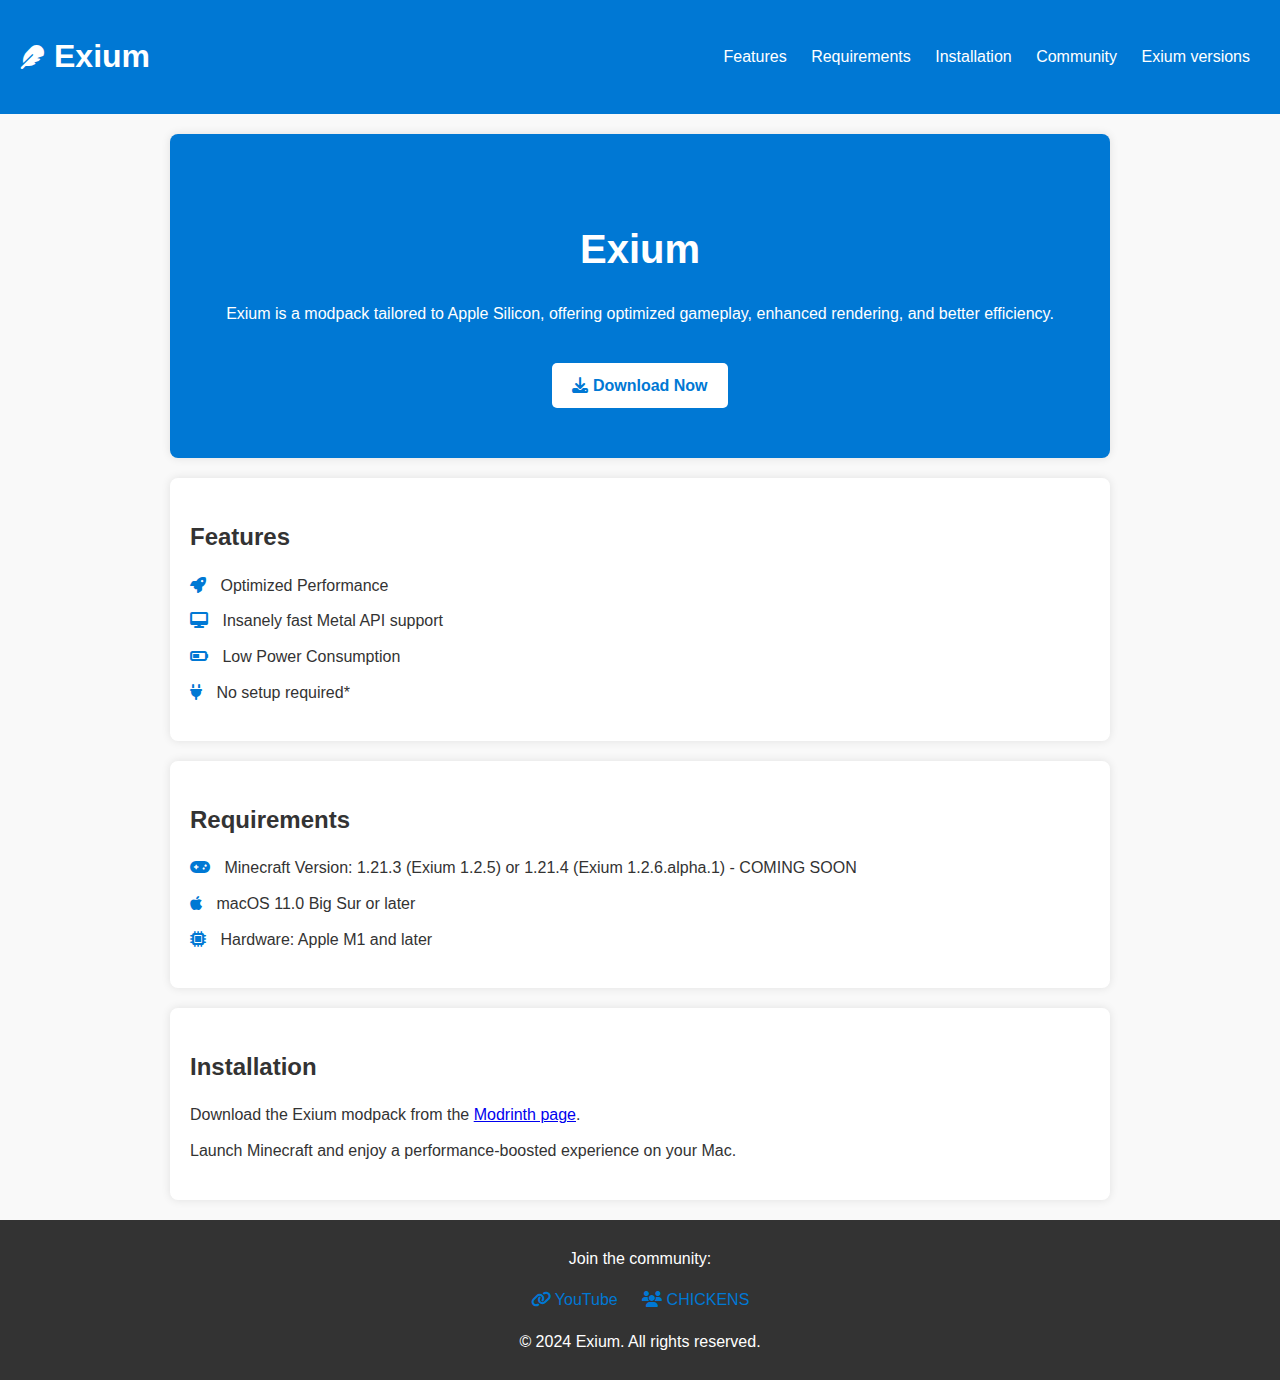
==== index.html @ bb07dbf9 "ewb150a" ====
<!DOCTYPE html>
<html lang="en">
<head>
    <meta charset="UTF-8">
    <meta name="viewport" content="width=device-width, initial-scale=1.0">
    <meta name="description" content="Exium - A Minecraft modpack designed to maximize performance on Apple Silicon Macs.">
    <link rel="stylesheet" href="style.css">
    <link rel="icon" href="assets/favicon.ico" type="image/x-icon">
    <link rel="stylesheet" href="https://cdnjs.cloudflare.com/ajax/libs/font-awesome/6.6.0/css/all.min.css">
    <title>Exium - Apple Silicon Minecraft Modpack</title>
</head>
<body>
    <header>
        <div class="logo">
            <i class="fas fa-feather"></i>
            <h1>Exium</h1>
        </div>
        <nav>
            <a href="#features">Features</a>
            <a href="#requirements">Requirements</a>
            <a href="#installation">Installation</a>
            <a href="#community">Community</a>
            <a href="versions.html">Exium versions</a>
        </nav>
    </header>

    <main>
        <section id="intro">
            <h2>Exium</h2>
            <p>Exium is a modpack tailored to Apple Silicon, offering optimized gameplay, enhanced rendering, and better efficiency.</p>
            <a href="https://modrinth.com/modpack/exium" class="btn"><i class="fas fa-download"></i> Download Now</a>
        </section>

        <section id="features">
            <h2>Features</h2>
            <ul>
                <li><i class="fas fa-rocket"></i> Optimized Performance</li>
                <li><i class="fas fa-desktop"></i> Insanely fast Metal API support</li>
                <li><i class="fas fa-battery-half"></i> Low Power Consumption</li>
                <li><i class="fas fa-plug"></i> No setup required*</li>
            </ul>
        </section>

        <section id="requirements">
            <h2>Requirements</h2>
            <ul>
                <li><i class="fas fa-gamepad"></i> Minecraft Version: 1.21.3 (Exium 1.2.5) or 1.21.4 (Exium 1.2.6.alpha.1) - COMING SOON</h6></li>
                <li><i class="fab fa-apple"></i> macOS 11.0 Big Sur or later</li>
                <li><i class="fas fa-microchip"></i> Hardware: Apple M1 and later</li>
            </ul>
        </section>

        <section id="installation">
            <h2>Installation</h2>
            <ol>
                <li>Download the Exium modpack from the <a href="https://modrinth.com/modpack/exium" target="_blank">Modrinth page</a>.</li>
                <li>Launch Minecraft and enjoy a performance-boosted experience on your Mac.</li>
            </ol>
        </section>
    </main>

    <footer id="community">
        <p>Join the community:</p>
        <a href="https://youtube.com/@zoeythechicken" target="_blank"><i class="fas fa-link"></i> YouTube</a>
        <a href="https://chickennet.work" target="_blank"><i class="fas fa-users"></i> CHICKENS</a>
        <p>&copy; 2024 Exium. All rights reserved.</p>
    </footer>
    <script src="script.js"></script>
</body>
</html>
---- style.css ----
body {
    font-family: Arial, sans-serif;
    margin: 0;
    padding: 0;
    line-height: 1.6;
    background: #f9f9f9;
    color: #333;
}

header {
    background: #0078d4;
    color: #fff;
    padding: 10px 20px;
    display: flex;
    justify-content: space-between;
    align-items: center;
}

header .logo {
    display: flex;
    align-items: center;
}

header .logo i {
    font-size: 1.5rem;
    margin-right: 10px;
}

header nav a {
    color: #fff;
    text-decoration: none;
    margin: 0 10px;
}

header nav a:hover {
    text-decoration: underline;
}

#intro {
    text-align: center;
    padding: 50px 20px;
    background: #0078d4;
    color: #fff;
}

#intro h2 {
    font-size: 2.5rem;
    margin-bottom: 20px;
}

#intro .btn {
    background: #fff;
    color: #0078d4;
    padding: 10px 20px;
    text-decoration: none;
    font-weight: bold;
    border-radius: 5px;
    display: inline-block;
    margin-top: 20px;
}

#intro .btn:hover {
    background: #f9f9f9;
}

section {
    padding: 20px;
    margin: 20px auto;
    max-width: 900px;
    background: #fff;
    border-radius: 8px;
    box-shadow: 0 0 10px rgba(0, 0, 0, 0.1);
}

section h2 {
    margin-bottom: 10px;
}

section ul, section ol {
    list-style: none;
    padding: 0;
}

section li {
    margin: 10px 0;
}

section li i {
    margin-right: 10px;
    color: #0078d4;
}

footer {
    text-align: center;
    padding: 10px 20px;
    background: #333;
    color: #fff;
}

footer a {
    color: #0078d4;
    text-decoration: none;
    margin: 0 10px;
}
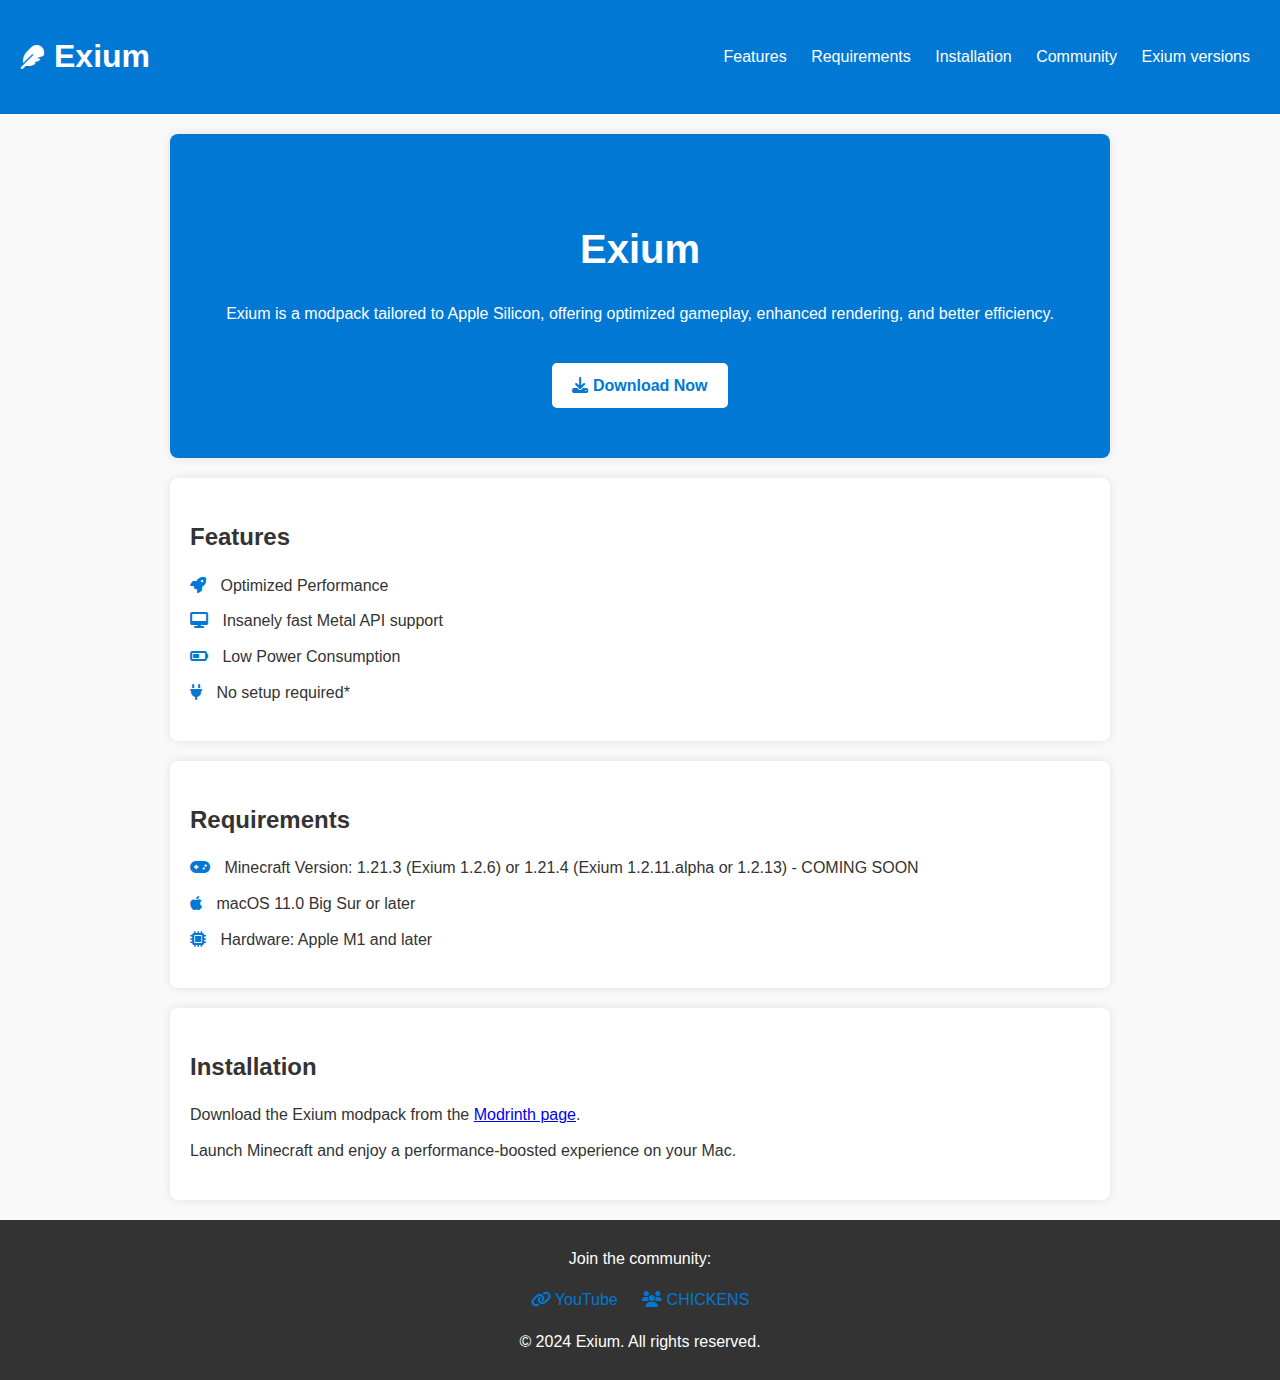
==== commit 8397a911: "Exium 1.2.6-1.2.10 codename Exius" ====
--- a/index.html
+++ b/index.html
@@ -44,7 +44,7 @@
         <section id="requirements">
             <h2>Requirements</h2>
             <ul>
-                <li><i class="fas fa-gamepad"></i> Minecraft Version: 1.21.3 (Exium 1.2.5) or 1.21.4 (Exium 1.2.6.alpha.1) - COMING SOON</h6></li>
+                <li><i class="fas fa-gamepad"></i> Minecraft Version: 1.21.3 (Exium 1.2.6) or 1.21.4 (Exium 1.2.11.alpha or 1.2.13) - COMING SOON</h6></li>
                 <li><i class="fab fa-apple"></i> macOS 11.0 Big Sur or later</li>
                 <li><i class="fas fa-microchip"></i> Hardware: Apple M1 and later</li>
             </ul>
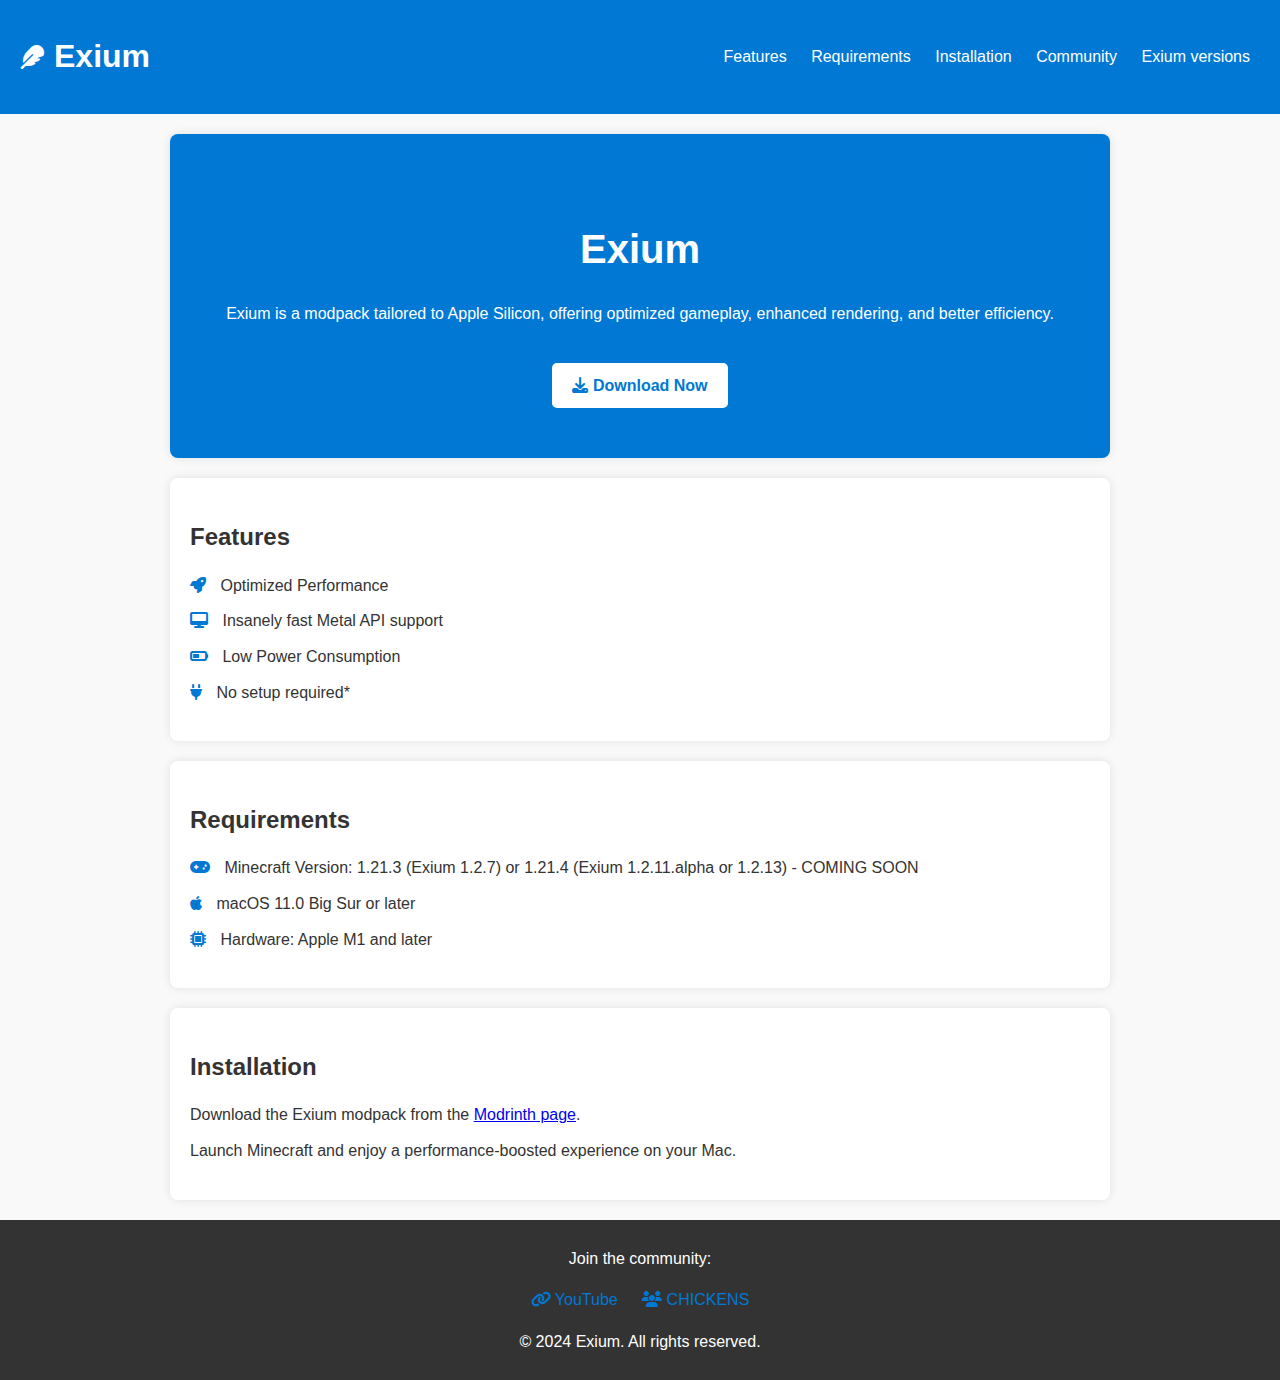
==== commit 3fd8a7cb: "Exium 1.2.7 Codename Exius" ====
--- a/index.html
+++ b/index.html
@@ -44,7 +44,7 @@
         <section id="requirements">
             <h2>Requirements</h2>
             <ul>
-                <li><i class="fas fa-gamepad"></i> Minecraft Version: 1.21.3 (Exium 1.2.6) or 1.21.4 (Exium 1.2.11.alpha or 1.2.13) - COMING SOON</h6></li>
+                <li><i class="fas fa-gamepad"></i> Minecraft Version: 1.21.3 (Exium 1.2.7) or 1.21.4 (Exium 1.2.11.alpha or 1.2.13) - COMING SOON</h6></li>
                 <li><i class="fab fa-apple"></i> macOS 11.0 Big Sur or later</li>
                 <li><i class="fas fa-microchip"></i> Hardware: Apple M1 and later</li>
             </ul>
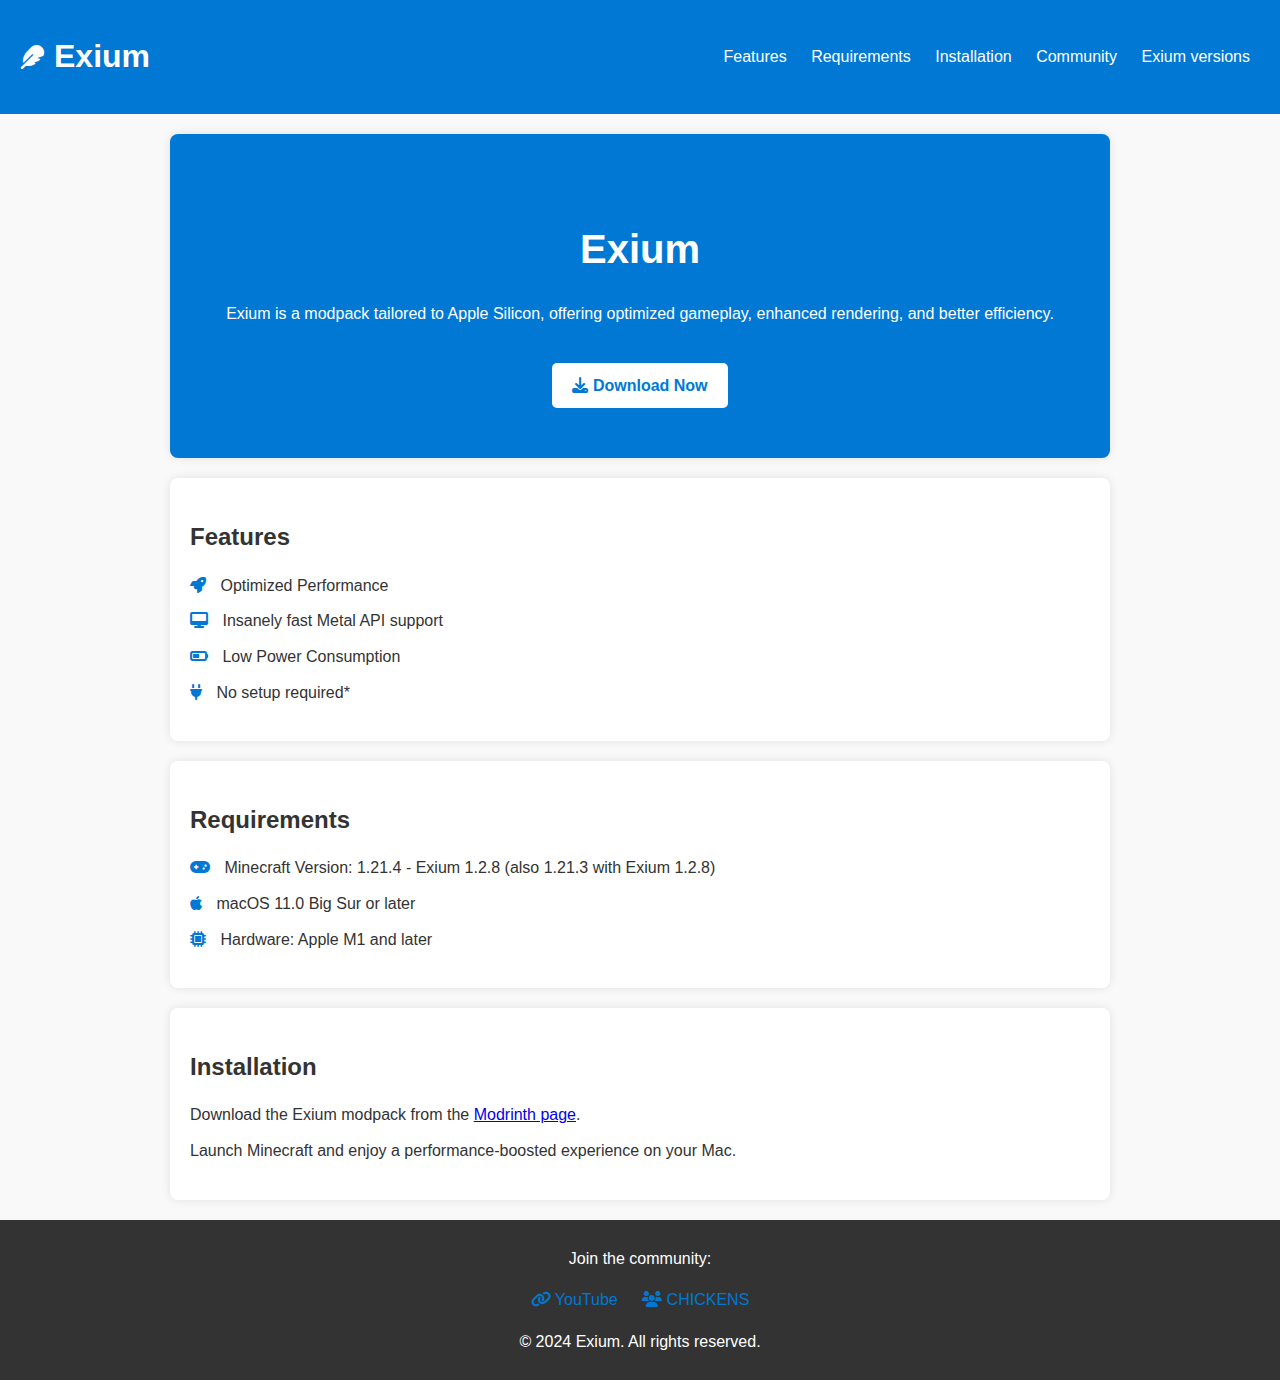
==== commit 06c8b196: "Exium 1.2.8 for 1.21.3/1.21.4" ====
--- a/index.html
+++ b/index.html
@@ -44,7 +44,7 @@
         <section id="requirements">
             <h2>Requirements</h2>
             <ul>
-                <li><i class="fas fa-gamepad"></i> Minecraft Version: 1.21.3 (Exium 1.2.7) or 1.21.4 (Exium 1.2.11.alpha or 1.2.13) - COMING SOON</h6></li>
+                <li><i class="fas fa-gamepad"></i> Minecraft Version: 1.21.4 - Exium 1.2.8 (also 1.21.3 with Exium 1.2.8)</h6></li>
                 <li><i class="fab fa-apple"></i> macOS 11.0 Big Sur or later</li>
                 <li><i class="fas fa-microchip"></i> Hardware: Apple M1 and later</li>
             </ul>
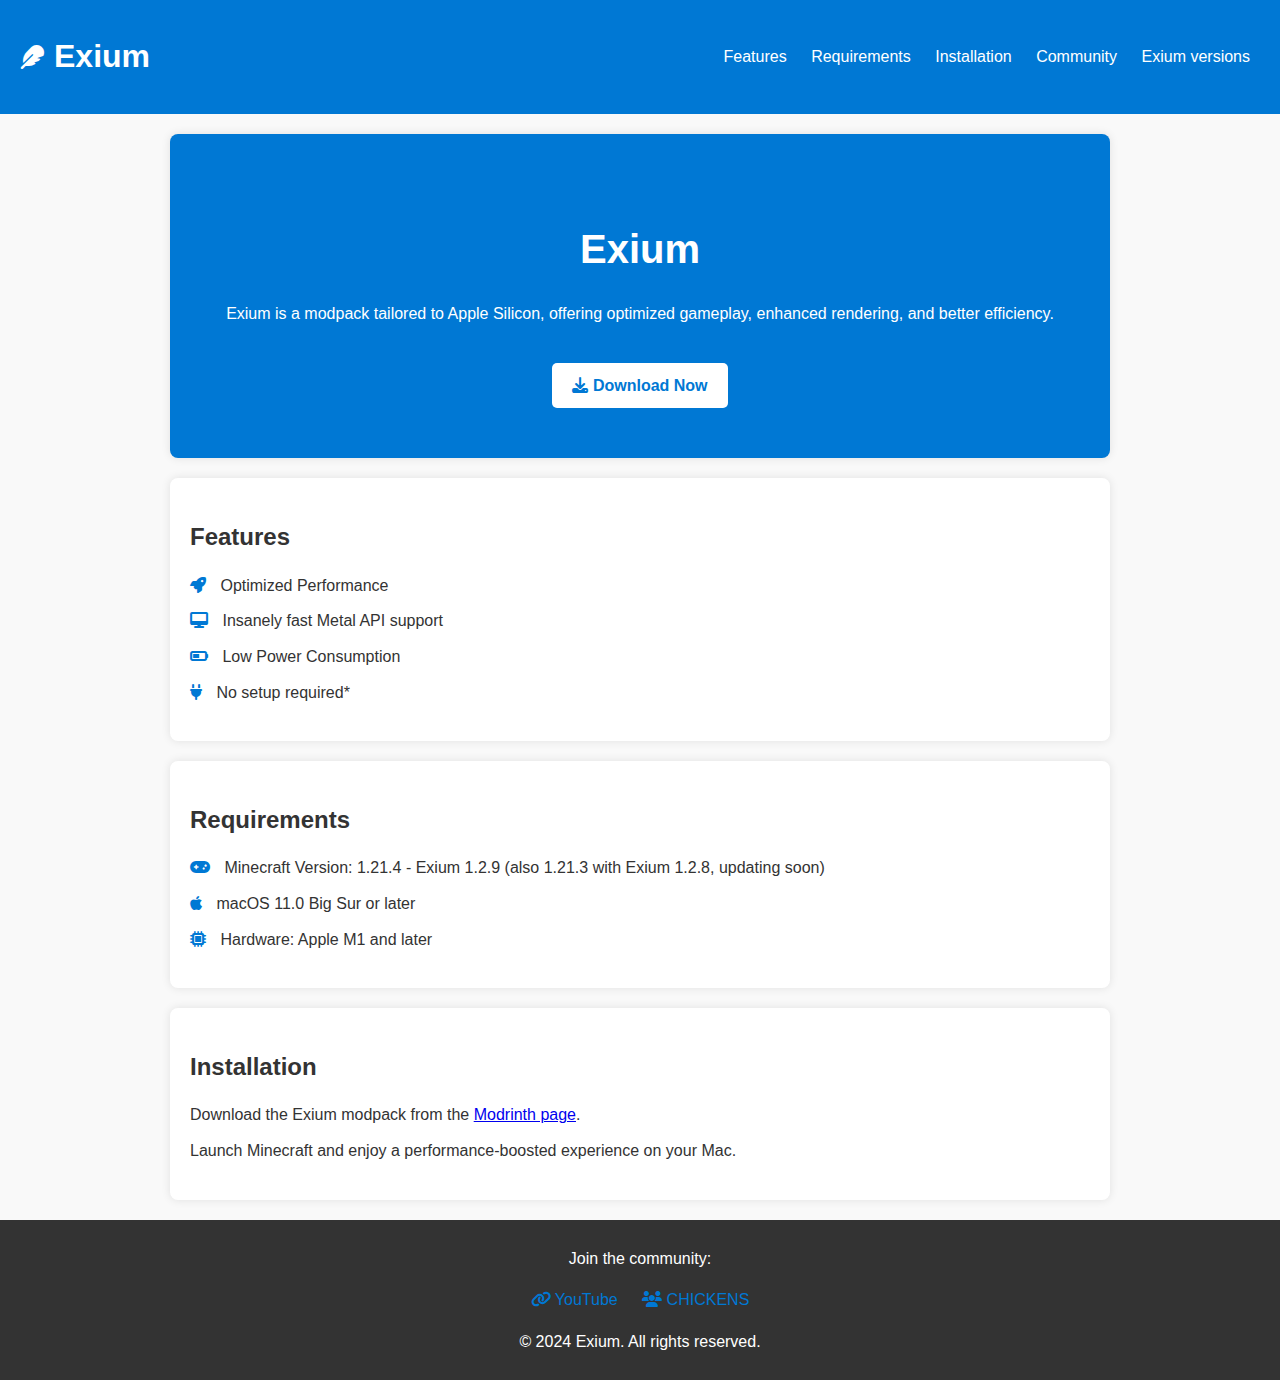
==== commit dfd85831: "Exium 1.2.9 for 1.21.4" ====
--- a/index.html
+++ b/index.html
@@ -6,7 +6,7 @@
     <meta name="description" content="Exium - A Minecraft modpack designed to maximize performance on Apple Silicon Macs.">
     <link rel="stylesheet" href="style.css">
     <link rel="icon" href="assets/favicon.ico" type="image/x-icon">
-    <link rel="stylesheet" href="https://cdnjs.cloudflare.com/ajax/libs/font-awesome/6.6.0/css/all.min.css">
+    <link rel="stylesheet" href="https://cdnjs.cloudflare.com/ajax/libs/font-awesome/6.7.2/css/all.min.css">
     <title>Exium - Apple Silicon Minecraft Modpack</title>
 </head>
 <body>
@@ -44,7 +44,7 @@
         <section id="requirements">
             <h2>Requirements</h2>
             <ul>
-                <li><i class="fas fa-gamepad"></i> Minecraft Version: 1.21.4 - Exium 1.2.8 (also 1.21.3 with Exium 1.2.8)</h6></li>
+                <li><i class="fas fa-gamepad"></i> Minecraft Version: 1.21.4 - Exium 1.2.9 (also 1.21.3 with Exium 1.2.8, updating soon)</h6></li>
                 <li><i class="fab fa-apple"></i> macOS 11.0 Big Sur or later</li>
                 <li><i class="fas fa-microchip"></i> Hardware: Apple M1 and later</li>
             </ul>
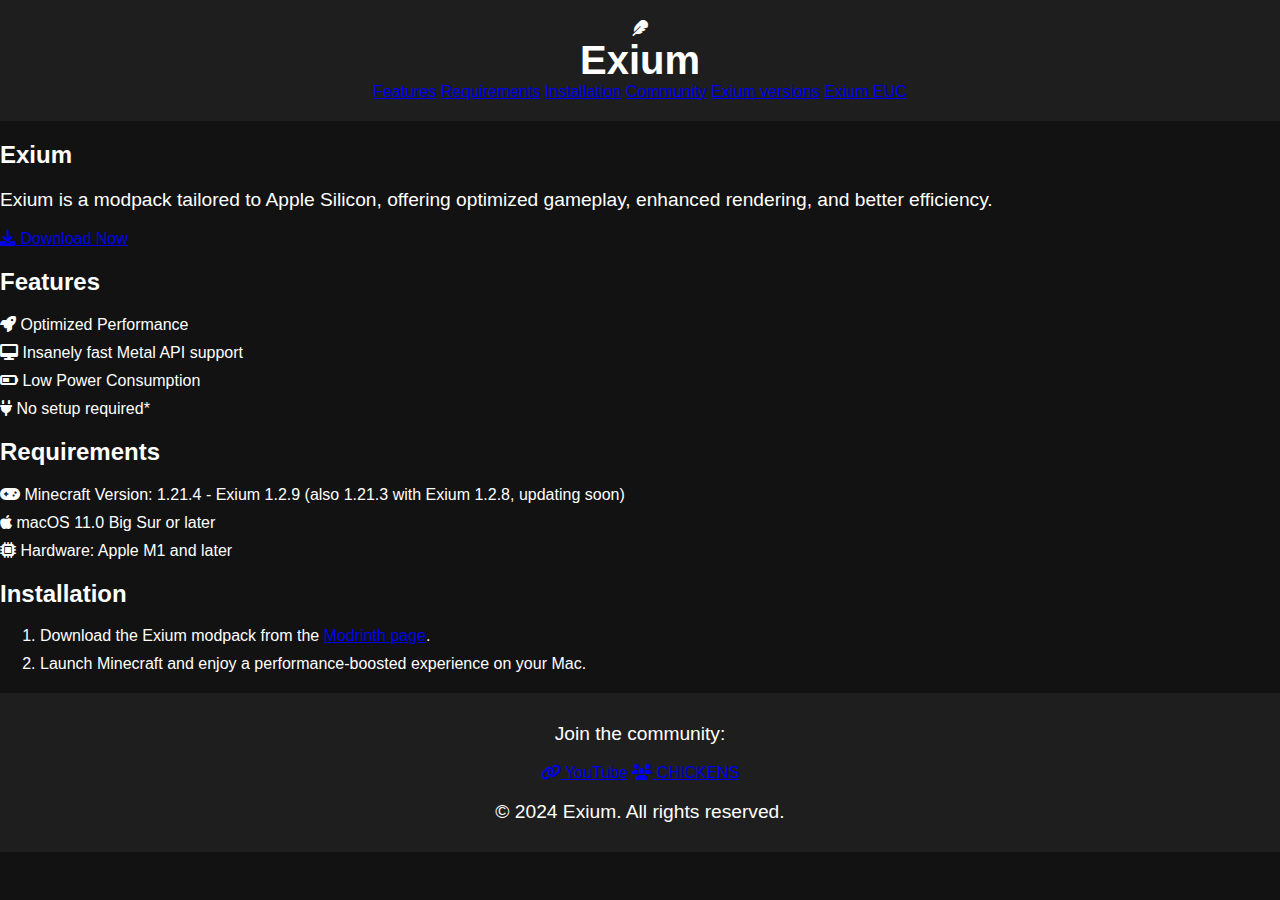
==== commit 616e5b3e: "Update index.html" ====
--- a/index.html
+++ b/index.html
@@ -21,6 +21,7 @@
             <a href="#installation">Installation</a>
             <a href="#community">Community</a>
             <a href="versions.html">Exium versions</a>
+            <a href="euc.html">Exium EUC</a>
         </nav>
     </header>
 
--- a/style.css
+++ b/style.css
@@ -1,104 +1,63 @@
+/* General Styles */
 body {
     font-family: Arial, sans-serif;
     margin: 0;
     padding: 0;
-    line-height: 1.6;
-    background: #f9f9f9;
-    color: #333;
+    background-color: #121212;
+    color: #ffffff;
 }
 
+/* Header */
 header {
-    background: #0078d4;
-    color: #fff;
-    padding: 10px 20px;
+    text-align: center;
+    padding: 20px;
+    background-color: #1e1e1e;
+}
+
+h1 {
+    margin: 0;
+    font-size: 2.5em;
+}
+
+p {
+    font-size: 1.2em;
+}
+
+/* Content Section */
+.content {
+    max-width: 800px;
+    margin: 20px auto;
+    padding: 20px;
+    background-color: #222;
+    border-radius: 10px;
+}
+
+/* Comparison Box */
+.comparison {
     display: flex;
     justify-content: space-between;
-    align-items: center;
 }
 
-header .logo {
-    display: flex;
-    align-items: center;
+.pros, .cons {
+    width: 48%;
+    padding: 15px;
+    background-color: #333;
+    border-radius: 8px;
 }
 
-header .logo i {
-    font-size: 1.5rem;
-    margin-right: 10px;
-}
-
-header nav a {
-    color: #fff;
-    text-decoration: none;
-    margin: 0 10px;
-}
-
-header nav a:hover {
-    text-decoration: underline;
-}
-
-#intro {
-    text-align: center;
-    padding: 50px 20px;
-    background: #0078d4;
-    color: #fff;
-}
-
-#intro h2 {
-    font-size: 2.5rem;
-    margin-bottom: 20px;
-}
-
-#intro .btn {
-    background: #fff;
-    color: #0078d4;
-    padding: 10px 20px;
-    text-decoration: none;
-    font-weight: bold;
-    border-radius: 5px;
-    display: inline-block;
-    margin-top: 20px;
-}
-
-#intro .btn:hover {
-    background: #f9f9f9;
-}
-
-section {
-    padding: 20px;
-    margin: 20px auto;
-    max-width: 900px;
-    background: #fff;
-    border-radius: 8px;
-    box-shadow: 0 0 10px rgba(0, 0, 0, 0.1);
-}
-
-section h2 {
-    margin-bottom: 10px;
-}
-
-section ul, section ol {
+ul {
     list-style: none;
     padding: 0;
 }
 
-section li {
+li {
     margin: 10px 0;
 }
 
-section li i {
-    margin-right: 10px;
-    color: #0078d4;
-}
-
+/* Footer */
 footer {
     text-align: center;
-    padding: 10px 20px;
-    background: #333;
-    color: #fff;
+    padding: 10px;
+    background-color: #1e1e1e;
+    margin-top: 20px;
 }
-
-footer a {
-    color: #0078d4;
-    text-decoration: none;
-    margin: 0 10px;
-}
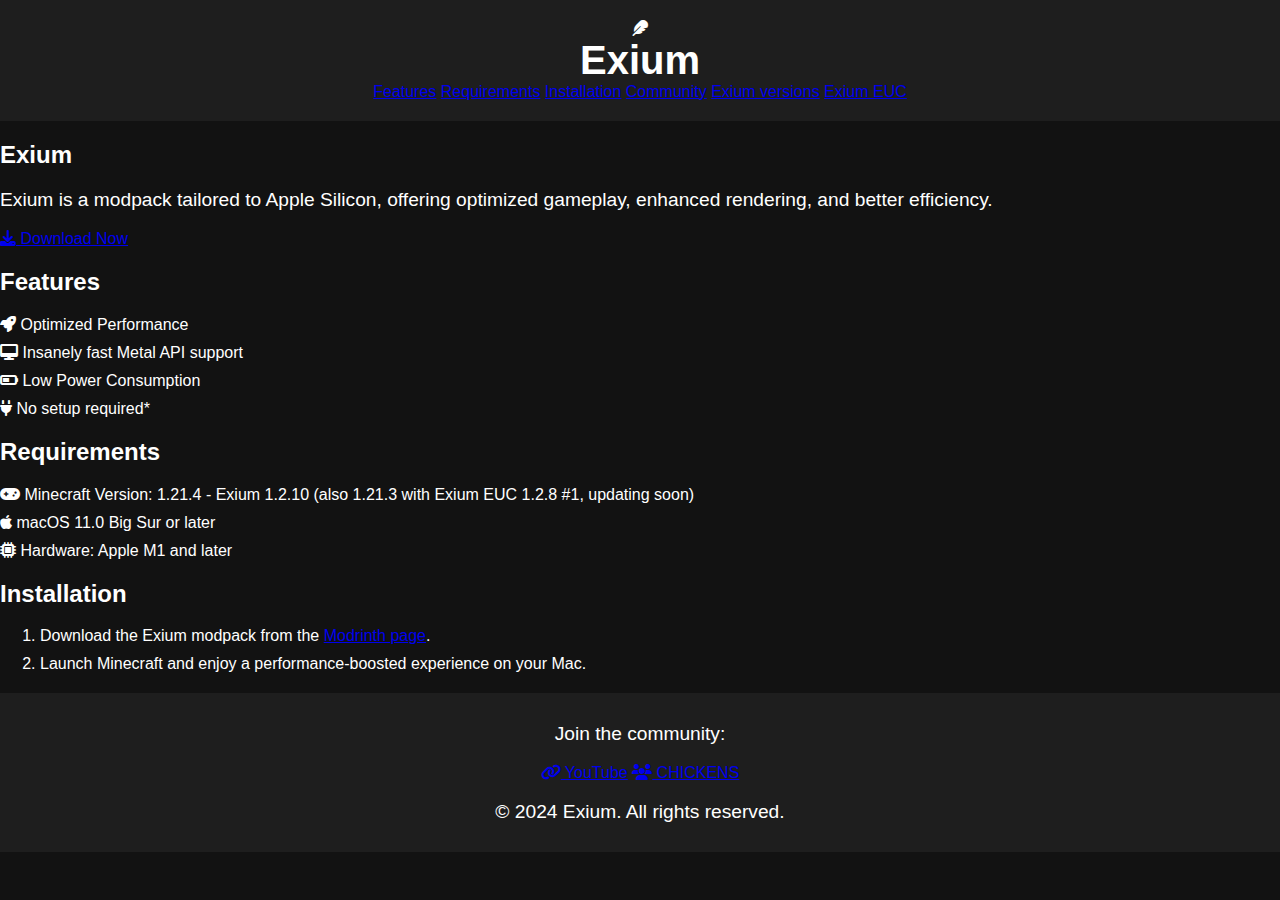
==== commit 38dd9496: "Update index.html" ====
--- a/index.html
+++ b/index.html
@@ -45,7 +45,7 @@
         <section id="requirements">
             <h2>Requirements</h2>
             <ul>
-                <li><i class="fas fa-gamepad"></i> Minecraft Version: 1.21.4 - Exium 1.2.9 (also 1.21.3 with Exium 1.2.8, updating soon)</h6></li>
+                <li><i class="fas fa-gamepad"></i> Minecraft Version: 1.21.4 - Exium 1.2.10 (also 1.21.3 with Exium EUC 1.2.8 #1, updating soon)</h6></li>
                 <li><i class="fab fa-apple"></i> macOS 11.0 Big Sur or later</li>
                 <li><i class="fas fa-microchip"></i> Hardware: Apple M1 and later</li>
             </ul>
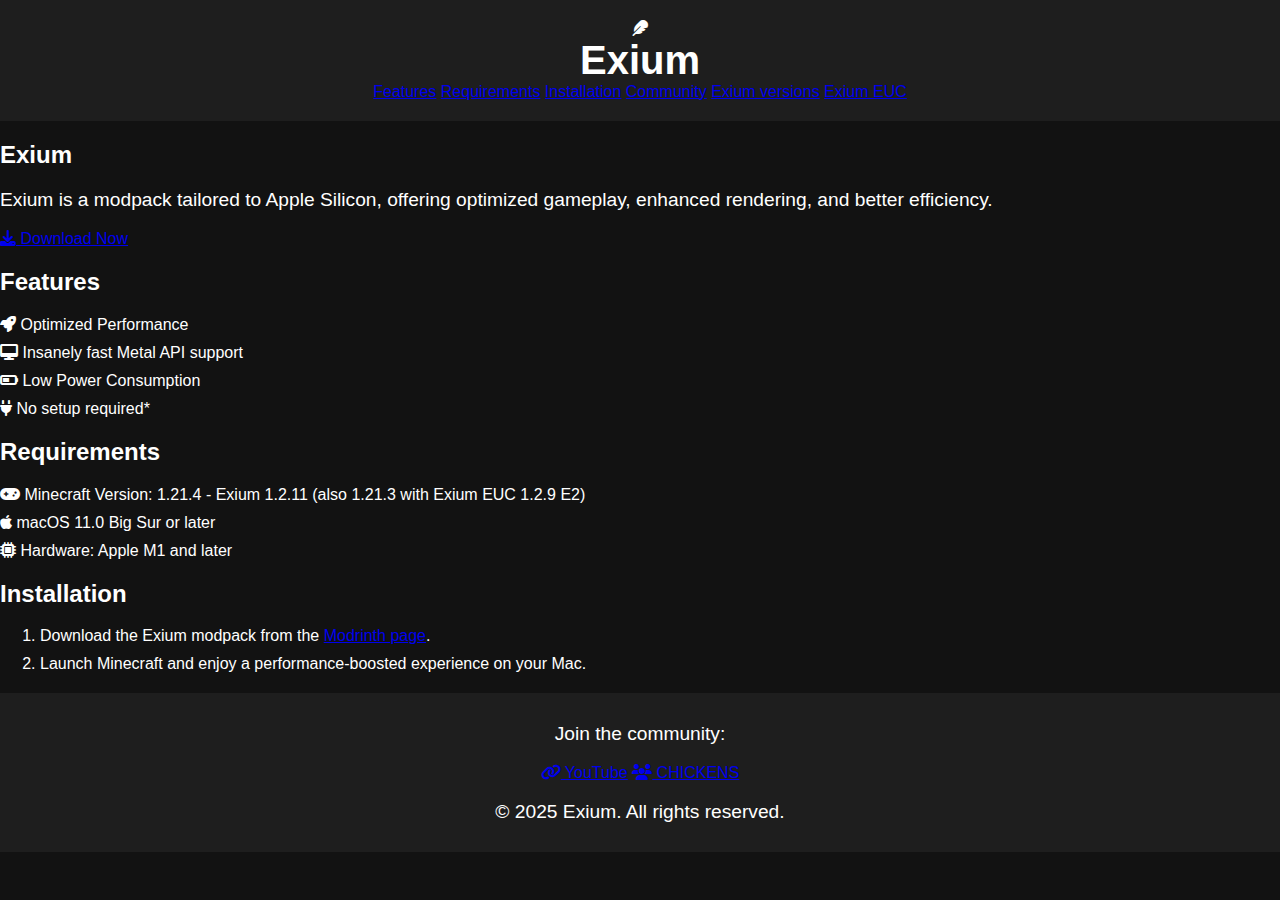
==== commit 88bed8ef: "Update index.html" ====
--- a/index.html
+++ b/index.html
@@ -7,7 +7,7 @@
     <link rel="stylesheet" href="style.css">
     <link rel="icon" href="assets/favicon.ico" type="image/x-icon">
     <link rel="stylesheet" href="https://cdnjs.cloudflare.com/ajax/libs/font-awesome/6.7.2/css/all.min.css">
-    <title>Exium - Apple Silicon Minecraft Modpack</title>
+    <title>Exium - Apple Silicon Performance Pack</title>
 </head>
 <body>
     <header>
@@ -45,7 +45,7 @@
         <section id="requirements">
             <h2>Requirements</h2>
             <ul>
-                <li><i class="fas fa-gamepad"></i> Minecraft Version: 1.21.4 - Exium 1.2.10 (also 1.21.3 with Exium EUC 1.2.8 #1, updating soon)</h6></li>
+                <li><i class="fas fa-gamepad"></i> Minecraft Version: 1.21.4 - Exium 1.2.11 (also 1.21.3 with Exium EUC 1.2.9 E2)</h6></li>
                 <li><i class="fab fa-apple"></i> macOS 11.0 Big Sur or later</li>
                 <li><i class="fas fa-microchip"></i> Hardware: Apple M1 and later</li>
             </ul>
@@ -64,7 +64,7 @@
         <p>Join the community:</p>
         <a href="https://youtube.com/@zoeythechicken" target="_blank"><i class="fas fa-link"></i> YouTube</a>
         <a href="https://chickennet.work" target="_blank"><i class="fas fa-users"></i> CHICKENS</a>
-        <p>&copy; 2024 Exium. All rights reserved.</p>
+        <p>&copy; 2025 Exium. All rights reserved.</p>
     </footer>
     <script src="script.js"></script>
 </body>
